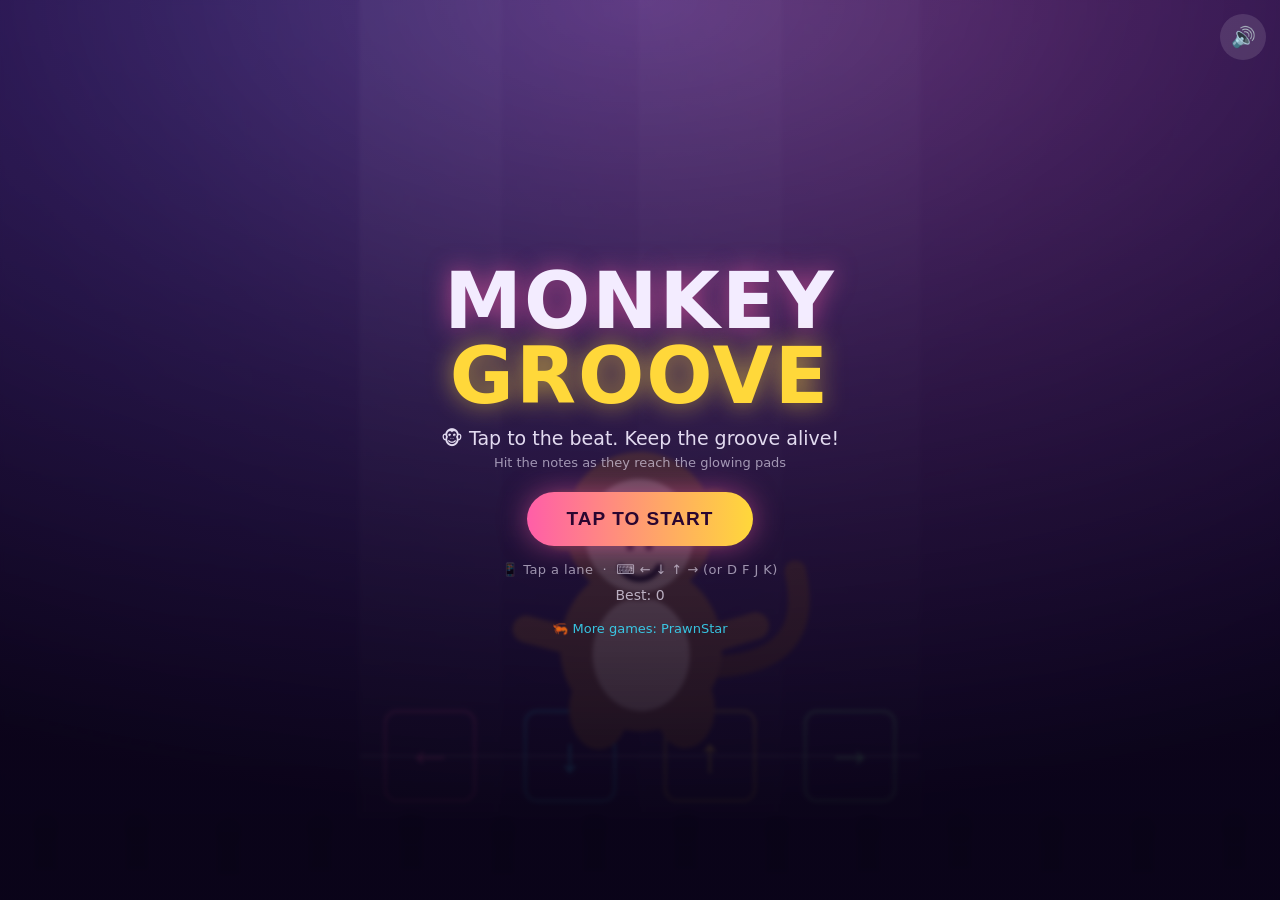
==== monkey/index.html @ c5ddde2c "Add Monkey Groove: rhythm tap game with dancing monkey, 4 lanes, combos, groove meter, original WebA" ====
<!DOCTYPE html>
<html lang="en">
<head>
  <meta charset="UTF-8" />
  <meta name="viewport" content="width=device-width, initial-scale=1.0, maximum-scale=1.0, user-scalable=no" />
  <meta name="theme-color" content="#160a2e" />
  <meta http-equiv="Cache-Control" content="no-cache, no-store, must-revalidate" />
  <title>Monkey Groove — Tap to the Beat 🐵🎶</title>
  <meta property="og:title" content="Monkey Groove 🐵🎶" />
  <meta property="og:description" content="Tap to the beat and make the monkey dance! A free rhythm game." />
  <link rel="stylesheet" href="style.css?v=1" />
</head>
<body>
  <div id="game-wrap">
    <canvas id="game"></canvas>

    <!-- Top controls -->
    <div class="top-controls">
      <button class="icon-btn" id="btn-sound" title="Sound">🔊</button>
    </div>

    <!-- Start screen -->
    <div id="start-screen" class="screen">
      <h1 class="logo">MONKEY<span>GROOVE</span></h1>
      <p class="tagline">🐵 Tap to the beat. Keep the groove alive!</p>
      <div class="keys">Hit the notes as they reach the glowing pads</div>
      <button class="btn btn-primary" id="btn-start">TAP TO START</button>
      <div class="hint">📱 Tap a lane &nbsp;·&nbsp; ⌨️ ← ↓ ↑ → (or D F J K)</div>
      <div class="best-line">Best: <span id="start-best">0</span></div>
      <a class="more" href="../">🦐 More games: PrawnStar</a>
    </div>

    <!-- Game over screen -->
    <div id="over-screen" class="screen hidden">
      <h2 class="go-title">TIME'S UP!</h2>
      <div class="go-score"><div class="go-score-num" id="go-score">0</div><div class="go-score-label">SCORE</div></div>
      <div class="go-sub" id="go-sub">Max combo 0 · 0% hits</div>
      <div class="go-best" id="go-best-line">Best: <span id="go-best">0</span></div>
      <div id="new-best" class="new-best hidden">NEW BEST!</div>
      <button class="btn btn-primary" id="btn-retry">PLAY AGAIN</button>
      <button class="btn btn-ghost" id="btn-share">📤 Invite Friends</button>
      <a class="more" href="../">🦐 More games: PrawnStar</a>
    </div>

    <div id="toast" class="toast hidden"></div>
  </div>
  <script src="game.js?v=1"></script>
</body>
</html>
---- monkey/style.css ----
:root {
  --p1: #ff5ea8;   /* lane 0 pink */
  --p2: #38e0ff;   /* lane 1 cyan */
  --p3: #ffd83a;   /* lane 2 gold */
  --p4: #8fffa0;   /* lane 3 green */
  --bg0: #160a2e;
  --bg1: #2a0f4a;
  --text: #f3ecff;
}
* { margin: 0; padding: 0; box-sizing: border-box; -webkit-tap-highlight-color: transparent; user-select: none; }
html, body { height: 100%; overflow: hidden; background: var(--bg0); font-family: "Trebuchet MS", "Segoe UI", system-ui, sans-serif; color: var(--text); }
#game-wrap { position: fixed; inset: 0; display: flex; align-items: center; justify-content: center; touch-action: none; }
canvas#game { display: block; width: 100%; height: 100%; background: linear-gradient(180deg, var(--bg1) 0%, var(--bg0) 100%); }

.top-controls { position: absolute; top: 14px; right: 14px; z-index: 20; display: flex; gap: 10px; }
.icon-btn { width: 46px; height: 46px; border-radius: 50%; border: none; background: rgba(255,255,255,0.12); color: #fff; font-size: 20px; cursor: pointer; }
.icon-btn:hover { background: rgba(255,255,255,0.2); }

.screen { position: absolute; inset: 0; z-index: 10; display: flex; flex-direction: column; align-items: center; justify-content: center; text-align: center; padding: 24px; background: radial-gradient(120% 90% at 50% 0%, rgba(120,60,200,0.35), rgba(10,4,24,0.92)); backdrop-filter: blur(2px); }
.screen.hidden { display: none; }

.logo { font-size: clamp(38px, 12vw, 78px); font-weight: 800; letter-spacing: 2px; line-height: 0.95; text-shadow: 0 0 24px rgba(255,94,168,0.6); }
.logo span { display: block; color: var(--p3); text-shadow: 0 0 24px rgba(255,216,58,0.6); }
.tagline { margin-top: 14px; font-size: clamp(14px, 4vw, 19px); opacity: 0.92; }
.keys { margin-top: 6px; font-size: 13px; opacity: 0.6; }

.btn { margin-top: 22px; border: none; border-radius: 40px; padding: 16px 40px; font-size: 19px; font-weight: 800; letter-spacing: 1px; cursor: pointer; color: #2a0630; background: linear-gradient(90deg, var(--p1), var(--p3)); box-shadow: 0 0 28px rgba(255,94,168,0.5); }
.btn:hover { filter: brightness(1.07); }
.btn-primary { }
.btn-ghost { background: rgba(255,255,255,0.1); color: var(--text); box-shadow: none; font-size: 16px; padding: 13px 28px; }
.hint { margin-top: 16px; font-size: 13px; opacity: 0.6; letter-spacing: 0.4px; }
.best-line { margin-top: 10px; font-size: 14px; opacity: 0.7; }
.more { margin-top: 18px; font-size: 13px; color: var(--p2); text-decoration: none; opacity: 0.85; }
.more:hover { text-decoration: underline; }

.go-title { font-size: clamp(30px, 9vw, 46px); font-weight: 800; color: var(--p1); text-shadow: 0 0 20px rgba(255,94,168,0.6); }
.go-score { margin: 8px 0; }
.go-score-num { font-size: clamp(60px, 20vw, 104px); font-weight: 800; color: #fff; text-shadow: 0 0 26px var(--p3); line-height: 1; }
.go-score-label { font-size: 13px; letter-spacing: 4px; opacity: 0.6; }
.go-sub { font-size: 14px; opacity: 0.8; margin-top: 4px; }
.go-best { margin-top: 8px; font-size: 15px; opacity: 0.8; }
.new-best { margin-top: 8px; font-weight: 800; color: var(--p3); letter-spacing: 2px; animation: pulse 0.8s infinite alternate; }
.new-best.hidden { display: none; }
@keyframes pulse { from { transform: scale(1); } to { transform: scale(1.12); } }

.toast { position: absolute; bottom: 90px; left: 50%; transform: translateX(-50%); background: rgba(0,0,0,0.8); color: #fff; padding: 12px 20px; border-radius: 30px; font-size: 14px; z-index: 30; max-width: 90vw; text-align: center; }
.toast.hidden { display: none; }
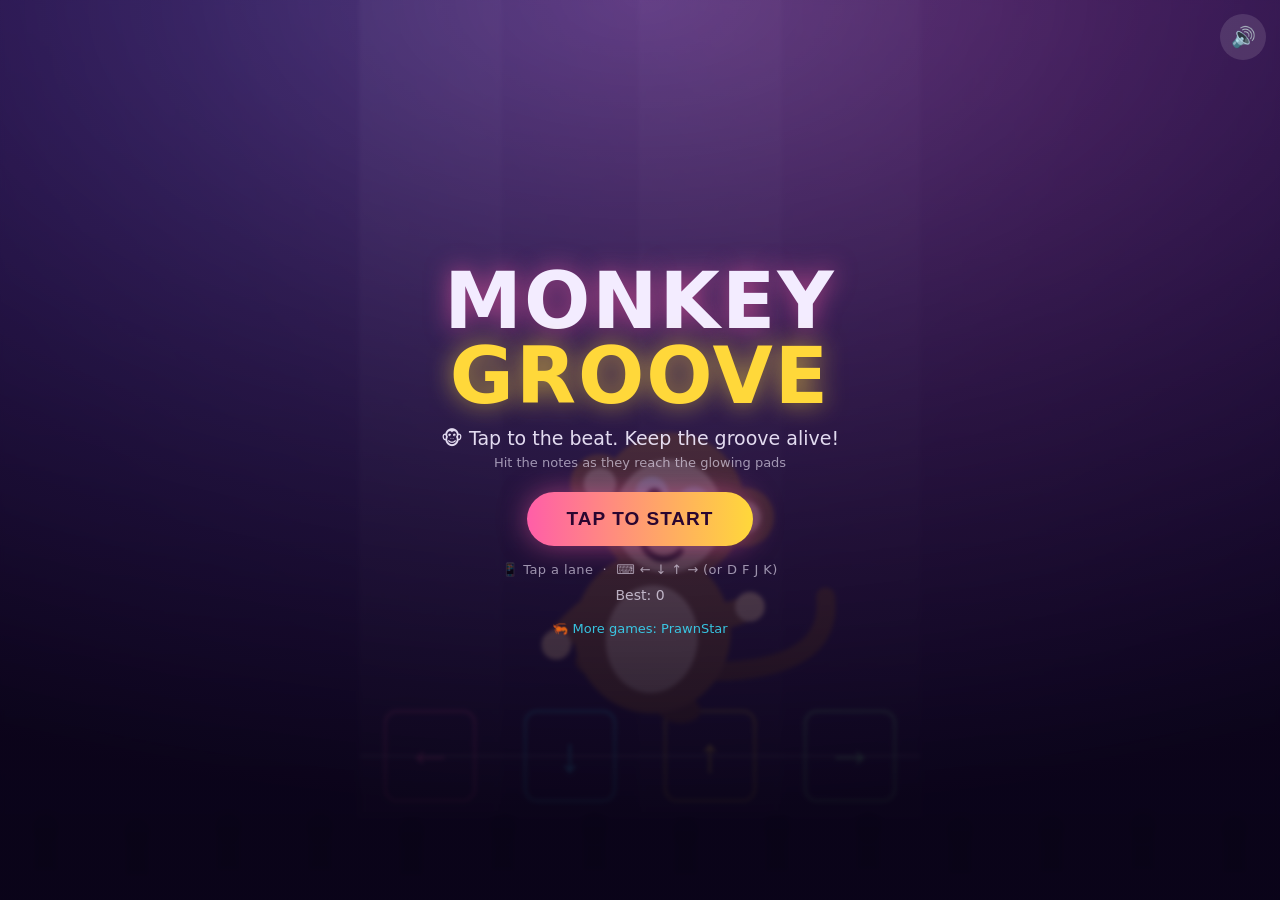
==== commit d9a69307: "Monkey Groove: full dance animation (hip sway, hops, stepping legs, swinging arms, changing dance mo" ====
--- a/monkey/index.html
+++ b/monkey/index.html
@@ -8,7 +8,7 @@
   <title>Monkey Groove — Tap to the Beat 🐵🎶</title>
   <meta property="og:title" content="Monkey Groove 🐵🎶" />
   <meta property="og:description" content="Tap to the beat and make the monkey dance! A free rhythm game." />
-  <link rel="stylesheet" href="style.css?v=1" />
+  <link rel="stylesheet" href="style.css?v=2" />
 </head>
 <body>
   <div id="game-wrap">
@@ -44,6 +44,6 @@
 
     <div id="toast" class="toast hidden"></div>
   </div>
-  <script src="game.js?v=1"></script>
+  <script src="game.js?v=2"></script>
 </body>
 </html>
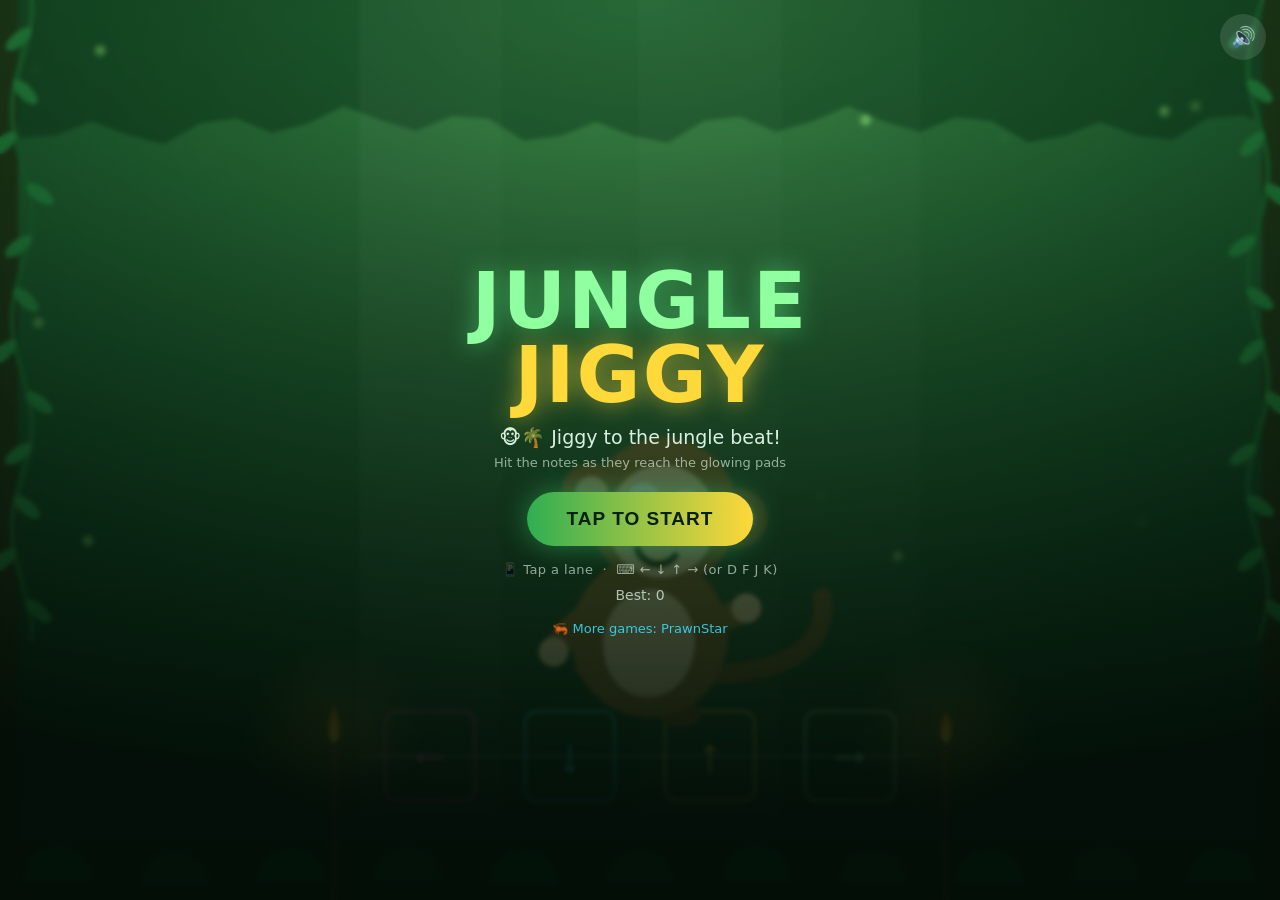
==== commit 1b3fb10e: "Reskin to Jungle Jiggy: jungle scene (canopy, vines, fireflies, tiki torches, bushes) + tribal tom d" ====
--- a/monkey/index.html
+++ b/monkey/index.html
@@ -3,12 +3,12 @@
 <head>
   <meta charset="UTF-8" />
   <meta name="viewport" content="width=device-width, initial-scale=1.0, maximum-scale=1.0, user-scalable=no" />
-  <meta name="theme-color" content="#160a2e" />
+  <meta name="theme-color" content="#0f3f21" />
   <meta http-equiv="Cache-Control" content="no-cache, no-store, must-revalidate" />
-  <title>Monkey Groove — Tap to the Beat 🐵🎶</title>
-  <meta property="og:title" content="Monkey Groove 🐵🎶" />
-  <meta property="og:description" content="Tap to the beat and make the monkey dance! A free rhythm game." />
-  <link rel="stylesheet" href="style.css?v=2" />
+  <title>Jungle Jiggy — Tap to the Beat 🐵🌴</title>
+  <meta property="og:title" content="Jungle Jiggy 🐵🌴" />
+  <meta property="og:description" content="Tap to the jungle beat and make the monkey dance! A free rhythm game." />
+  <link rel="stylesheet" href="style.css?v=3" />
 </head>
 <body>
   <div id="game-wrap">
@@ -21,8 +21,8 @@
 
     <!-- Start screen -->
     <div id="start-screen" class="screen">
-      <h1 class="logo">MONKEY<span>GROOVE</span></h1>
-      <p class="tagline">🐵 Tap to the beat. Keep the groove alive!</p>
+      <h1 class="logo">JUNGLE<span>JIGGY</span></h1>
+      <p class="tagline">🐵🌴 Jiggy to the jungle beat!</p>
       <div class="keys">Hit the notes as they reach the glowing pads</div>
       <button class="btn btn-primary" id="btn-start">TAP TO START</button>
       <div class="hint">📱 Tap a lane &nbsp;·&nbsp; ⌨️ ← ↓ ↑ → (or D F J K)</div>
@@ -44,6 +44,6 @@
 
     <div id="toast" class="toast hidden"></div>
   </div>
-  <script src="game.js?v=2"></script>
+  <script src="game.js?v=3"></script>
 </body>
 </html>
--- a/monkey/style.css
+++ b/monkey/style.css
@@ -3,9 +3,9 @@
   --p2: #38e0ff;   /* lane 1 cyan */
   --p3: #ffd83a;   /* lane 2 gold */
   --p4: #8fffa0;   /* lane 3 green */
-  --bg0: #160a2e;
-  --bg1: #2a0f4a;
-  --text: #f3ecff;
+  --bg0: #04160b;
+  --bg1: #0f3f21;
+  --text: #eafff0;
 }
 * { margin: 0; padding: 0; box-sizing: border-box; -webkit-tap-highlight-color: transparent; user-select: none; }
 html, body { height: 100%; overflow: hidden; background: var(--bg0); font-family: "Trebuchet MS", "Segoe UI", system-ui, sans-serif; color: var(--text); }
@@ -16,15 +16,15 @@
 .icon-btn { width: 46px; height: 46px; border-radius: 50%; border: none; background: rgba(255,255,255,0.12); color: #fff; font-size: 20px; cursor: pointer; }
 .icon-btn:hover { background: rgba(255,255,255,0.2); }
 
-.screen { position: absolute; inset: 0; z-index: 10; display: flex; flex-direction: column; align-items: center; justify-content: center; text-align: center; padding: 24px; background: radial-gradient(120% 90% at 50% 0%, rgba(120,60,200,0.35), rgba(10,4,24,0.92)); backdrop-filter: blur(2px); }
+.screen { position: absolute; inset: 0; z-index: 10; display: flex; flex-direction: column; align-items: center; justify-content: center; text-align: center; padding: 24px; background: radial-gradient(120% 90% at 50% 0%, rgba(45,170,80,0.35), rgba(3,14,7,0.93)); backdrop-filter: blur(2px); }
 .screen.hidden { display: none; }
 
-.logo { font-size: clamp(38px, 12vw, 78px); font-weight: 800; letter-spacing: 2px; line-height: 0.95; text-shadow: 0 0 24px rgba(255,94,168,0.6); }
+.logo { font-size: clamp(38px, 12vw, 78px); font-weight: 800; letter-spacing: 2px; line-height: 0.95; color: #8fffa0; text-shadow: 0 0 24px rgba(80,220,120,0.6); }
 .logo span { display: block; color: var(--p3); text-shadow: 0 0 24px rgba(255,216,58,0.6); }
 .tagline { margin-top: 14px; font-size: clamp(14px, 4vw, 19px); opacity: 0.92; }
 .keys { margin-top: 6px; font-size: 13px; opacity: 0.6; }
 
-.btn { margin-top: 22px; border: none; border-radius: 40px; padding: 16px 40px; font-size: 19px; font-weight: 800; letter-spacing: 1px; cursor: pointer; color: #2a0630; background: linear-gradient(90deg, var(--p1), var(--p3)); box-shadow: 0 0 28px rgba(255,94,168,0.5); }
+.btn { margin-top: 22px; border: none; border-radius: 40px; padding: 16px 40px; font-size: 19px; font-weight: 800; letter-spacing: 1px; cursor: pointer; color: #06210f; background: linear-gradient(90deg, #2fae52, #ffd83a); box-shadow: 0 0 28px rgba(60,200,110,0.5); }
 .btn:hover { filter: brightness(1.07); }
 .btn-primary { }
 .btn-ghost { background: rgba(255,255,255,0.1); color: var(--text); box-shadow: none; font-size: 16px; padding: 13px 28px; }
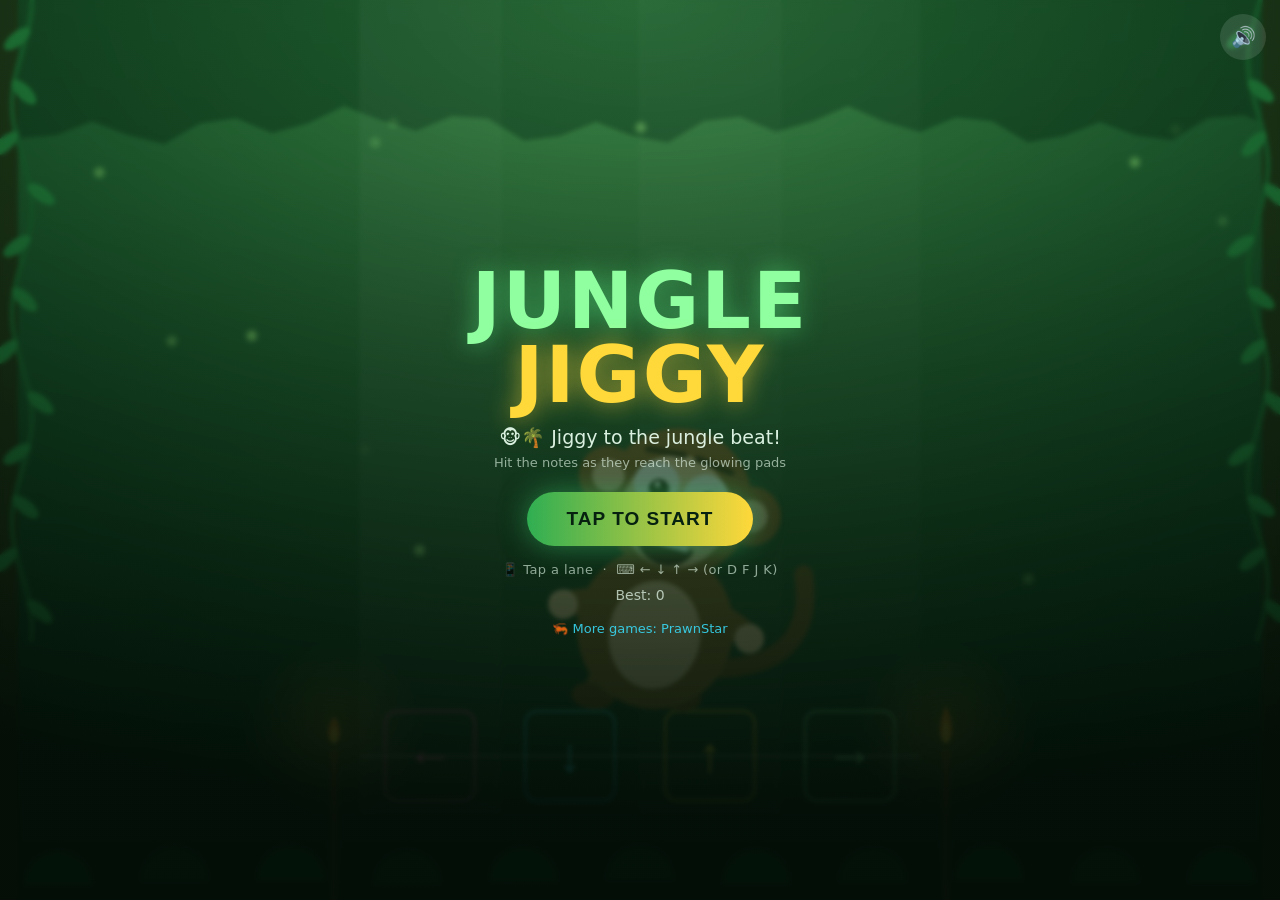
==== commit 76eaf95c: "Jungle Jiggy: funnier goofy monkey (googly eyes, big grin, tongue) + judges panel that rates your da" ====
--- a/monkey/index.html
+++ b/monkey/index.html
@@ -8,7 +8,7 @@
   <title>Jungle Jiggy — Tap to the Beat 🐵🌴</title>
   <meta property="og:title" content="Jungle Jiggy 🐵🌴" />
   <meta property="og:description" content="Tap to the jungle beat and make the monkey dance! A free rhythm game." />
-  <link rel="stylesheet" href="style.css?v=3" />
+  <link rel="stylesheet" href="style.css?v=4" />
 </head>
 <body>
   <div id="game-wrap">
@@ -32,7 +32,7 @@
 
     <!-- Game over screen -->
     <div id="over-screen" class="screen hidden">
-      <h2 class="go-title">TIME'S UP!</h2>
+      <h2 class="go-title" id="go-title">TIME'S UP!</h2>
       <div class="go-score"><div class="go-score-num" id="go-score">0</div><div class="go-score-label">SCORE</div></div>
       <div class="go-sub" id="go-sub">Max combo 0 · 0% hits</div>
       <div class="go-best" id="go-best-line">Best: <span id="go-best">0</span></div>
@@ -44,6 +44,6 @@
 
     <div id="toast" class="toast hidden"></div>
   </div>
-  <script src="game.js?v=3"></script>
+  <script src="game.js?v=4"></script>
 </body>
 </html>
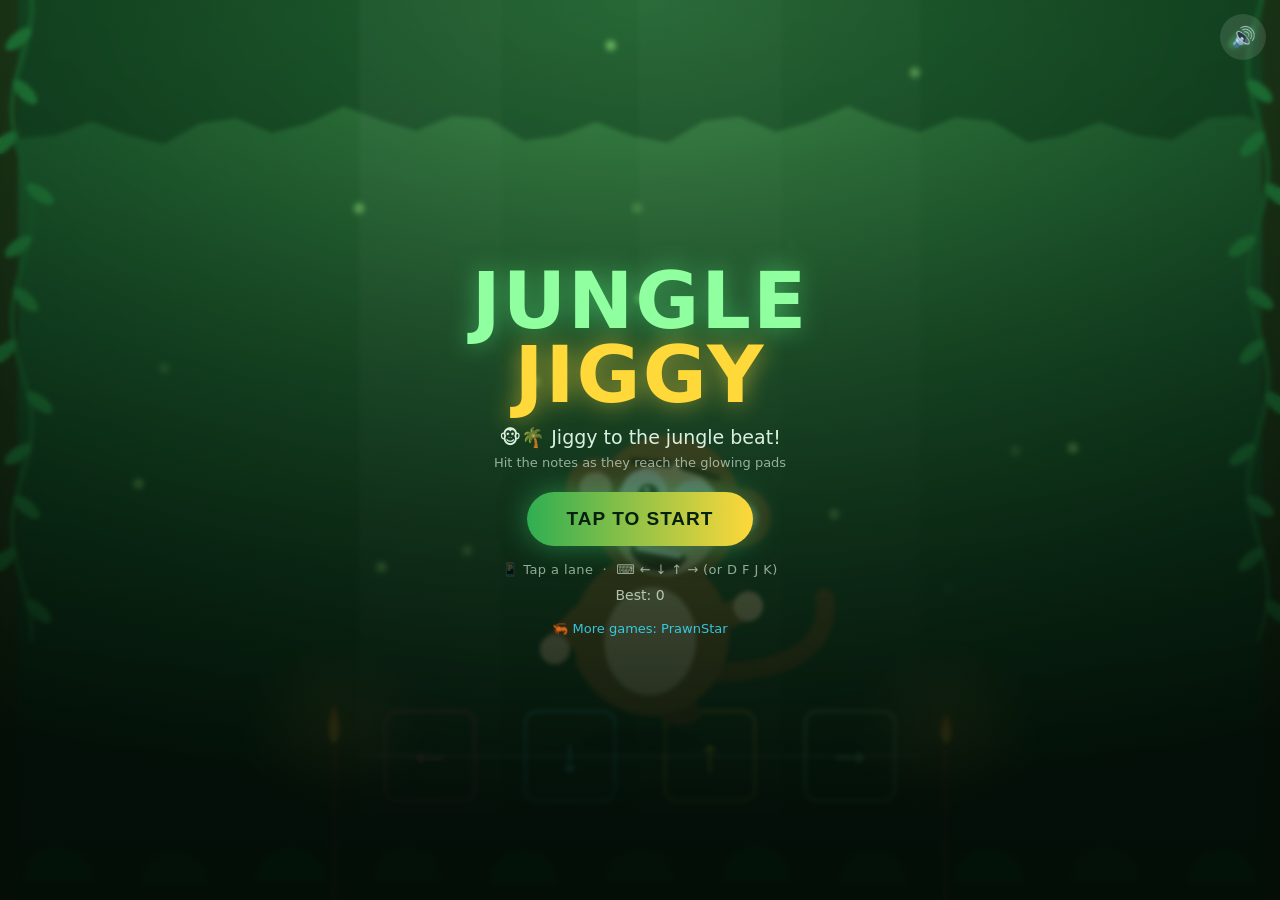
==== commit 2c247c44: "Jungle dance game: monkey sound FX (hoots/screeches/chatter) + hip-hop & b-boy moves (running man, a" ====
--- a/monkey/index.html
+++ b/monkey/index.html
@@ -8,7 +8,7 @@
   <title>Jungle Jiggy — Tap to the Beat 🐵🌴</title>
   <meta property="og:title" content="Jungle Jiggy 🐵🌴" />
   <meta property="og:description" content="Tap to the jungle beat and make the monkey dance! A free rhythm game." />
-  <link rel="stylesheet" href="style.css?v=4" />
+  <link rel="stylesheet" href="style.css?v=5" />
 </head>
 <body>
   <div id="game-wrap">
@@ -44,6 +44,6 @@
 
     <div id="toast" class="toast hidden"></div>
   </div>
-  <script src="game.js?v=4"></script>
+  <script src="game.js?v=5"></script>
 </body>
 </html>
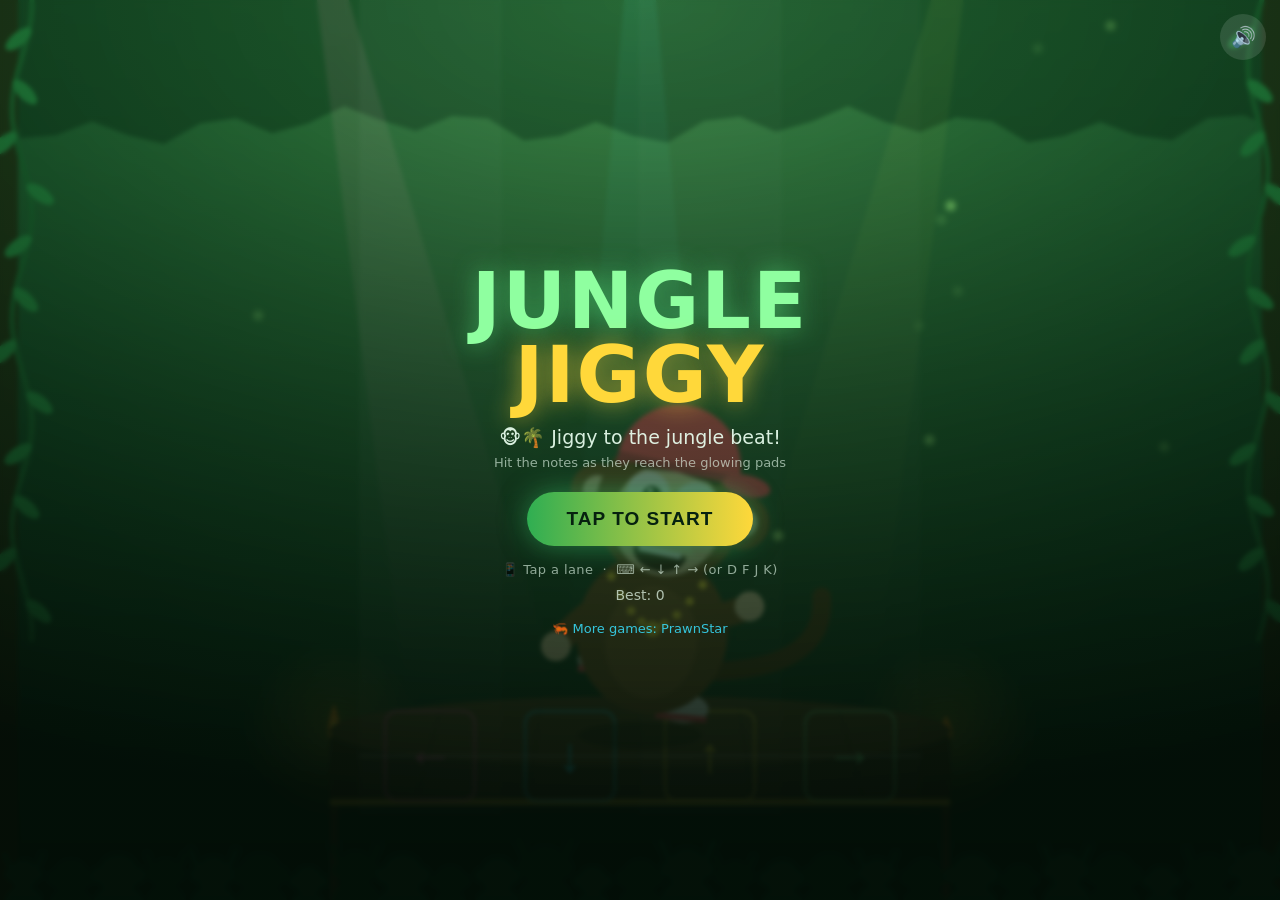
==== commit d7ff68f8: "Add dance stage + spotlights + cheering monkey audience; redesign dancer (b-boy monkey: backwards ca" ====
--- a/monkey/index.html
+++ b/monkey/index.html
@@ -8,7 +8,7 @@
   <title>Jungle Jiggy — Tap to the Beat 🐵🌴</title>
   <meta property="og:title" content="Jungle Jiggy 🐵🌴" />
   <meta property="og:description" content="Tap to the jungle beat and make the monkey dance! A free rhythm game." />
-  <link rel="stylesheet" href="style.css?v=5" />
+  <link rel="stylesheet" href="style.css?v=6" />
 </head>
 <body>
   <div id="game-wrap">
@@ -44,6 +44,6 @@
 
     <div id="toast" class="toast hidden"></div>
   </div>
-  <script src="game.js?v=5"></script>
+  <script src="game.js?v=6"></script>
 </body>
 </html>
